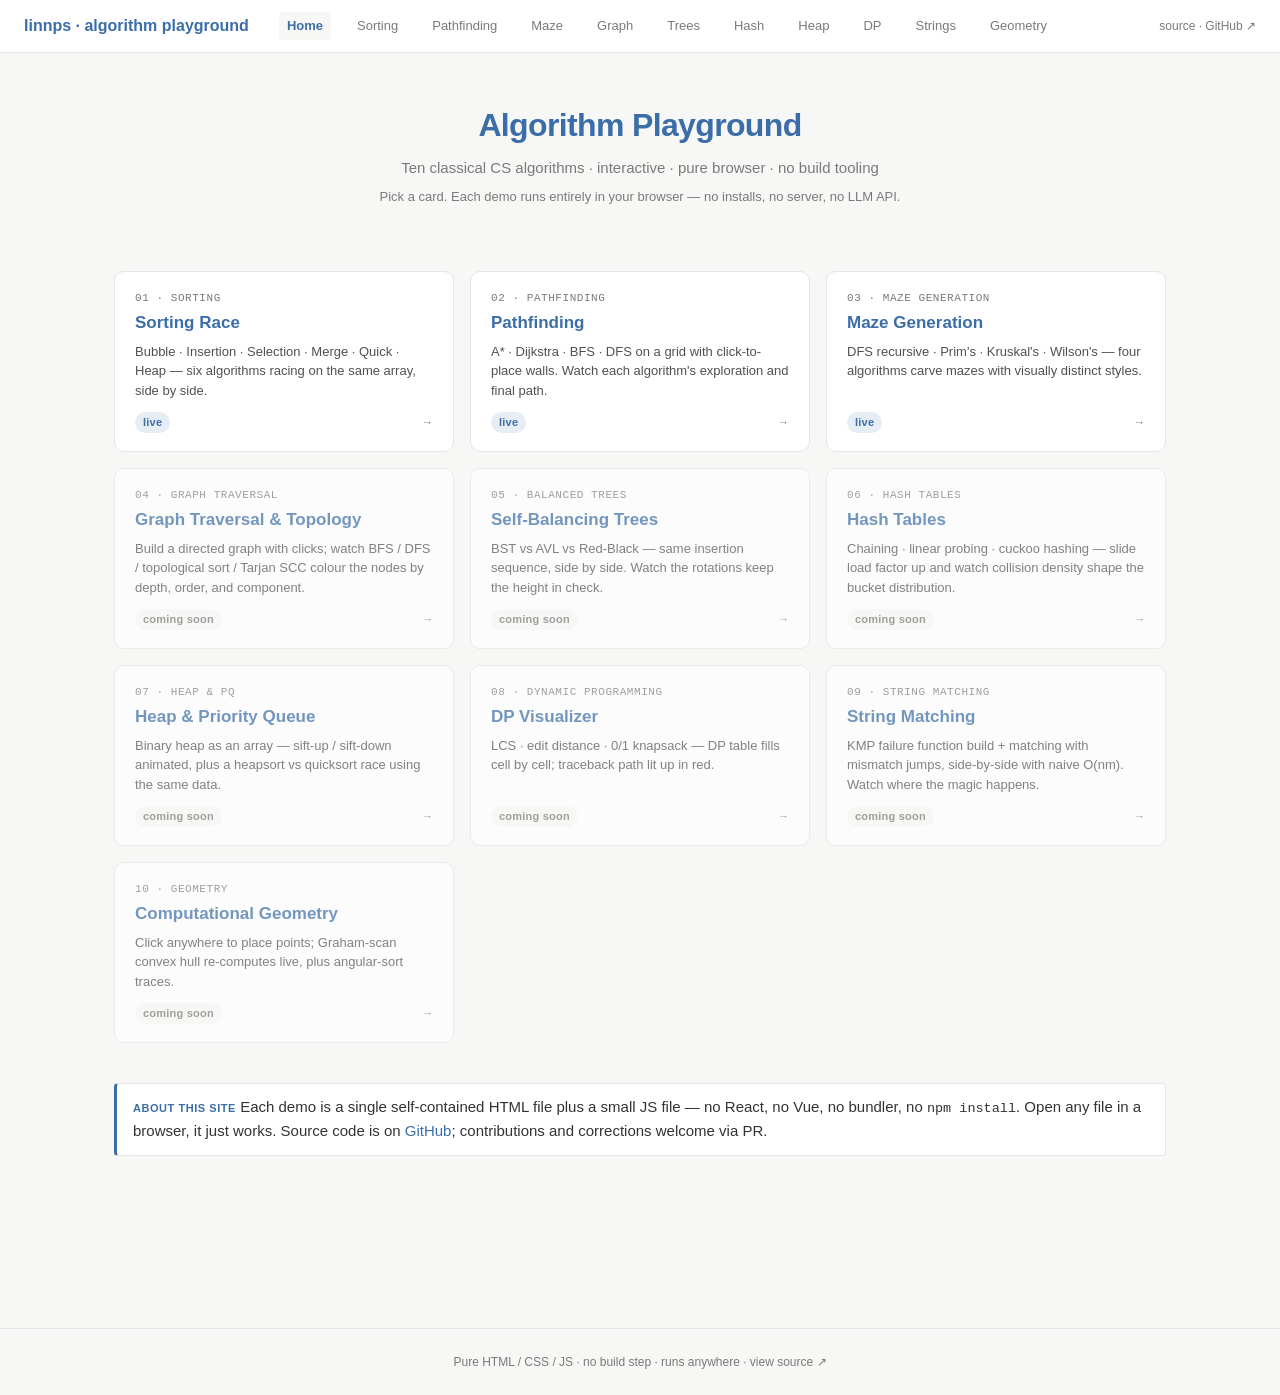
==== index.html @ 48d80f63 "Add #03 Maze Generation (DFS / Prim's / Kruskal's / Wilson's) live demo New page at /03-maze/ — four" ====
<!DOCTYPE html>
<html lang="en">
<head>
  <meta charset="utf-8">
  <meta name="viewport" content="width=device-width, initial-scale=1.0">
  <title>Algorithm Playground · linnps</title>
  <meta name="description" content="Interactive CS algorithm visualizations — sort, pathfinding, trees, graphs, DP, strings, geometry. Pure HTML/JS, no build tooling.">
  <link rel="stylesheet" href="shared/style.css">
</head>
<body data-page="home">
  <main class="page">

    <header class="hero">
      <h1>Algorithm Playground</h1>
      <p class="tagline">
        Ten classical CS algorithms · interactive · pure browser · no build tooling
      </p>
      <p class="tagline" style="margin-top:4px; font-size:13px;">
        Pick a card. Each demo runs entirely in your browser — no installs, no server, no LLM API.
      </p>
    </header>

    <section>
      <div class="algo-grid">

        <a class="algo-card" href="01-sorting/">
          <div class="num">01 · SORTING</div>
          <div class="title">Sorting Race</div>
          <div class="desc">
            Bubble · Insertion · Selection · Merge · Quick · Heap — six algorithms
            racing on the same array, side by side.
          </div>
          <div class="footer">
            <span class="status live">live</span>
            <span style="font-size:11px; color: var(--muted);">→</span>
          </div>
        </a>

        <a class="algo-card" href="02-pathfinding/">
          <div class="num">02 · PATHFINDING</div>
          <div class="title">Pathfinding</div>
          <div class="desc">
            A* · Dijkstra · BFS · DFS on a grid with click-to-place walls.
            Watch each algorithm's exploration and final path.
          </div>
          <div class="footer">
            <span class="status live">live</span>
            <span style="font-size:11px; color: var(--muted);">→</span>
          </div>
        </a>

        <a class="algo-card" href="03-maze/">
          <div class="num">03 · MAZE GENERATION</div>
          <div class="title">Maze Generation</div>
          <div class="desc">
            DFS recursive · Prim's · Kruskal's · Wilson's — four algorithms
            carve mazes with visually distinct styles.
          </div>
          <div class="footer">
            <span class="status live">live</span>
            <span style="font-size:11px; color: var(--muted);">→</span>
          </div>
        </a>

        <a class="algo-card disabled" href="04-graph/">
          <div class="num">04 · GRAPH TRAVERSAL</div>
          <div class="title">Graph Traversal &amp; Topology</div>
          <div class="desc">
            Build a directed graph with clicks; watch BFS / DFS / topological
            sort / Tarjan SCC colour the nodes by depth, order, and component.
          </div>
          <div class="footer">
            <span class="status soon">coming soon</span>
            <span style="font-size:11px; color: var(--muted);">→</span>
          </div>
        </a>

        <a class="algo-card disabled" href="05-trees/">
          <div class="num">05 · BALANCED TREES</div>
          <div class="title">Self-Balancing Trees</div>
          <div class="desc">
            BST vs AVL vs Red-Black — same insertion sequence, side by side.
            Watch the rotations keep the height in check.
          </div>
          <div class="footer">
            <span class="status soon">coming soon</span>
            <span style="font-size:11px; color: var(--muted);">→</span>
          </div>
        </a>

        <a class="algo-card disabled" href="06-hash/">
          <div class="num">06 · HASH TABLES</div>
          <div class="title">Hash Tables</div>
          <div class="desc">
            Chaining · linear probing · cuckoo hashing — slide load factor up
            and watch collision density shape the bucket distribution.
          </div>
          <div class="footer">
            <span class="status soon">coming soon</span>
            <span style="font-size:11px; color: var(--muted);">→</span>
          </div>
        </a>

        <a class="algo-card disabled" href="07-heap/">
          <div class="num">07 · HEAP &amp; PQ</div>
          <div class="title">Heap &amp; Priority Queue</div>
          <div class="desc">
            Binary heap as an array — sift-up / sift-down animated, plus a
            heapsort vs quicksort race using the same data.
          </div>
          <div class="footer">
            <span class="status soon">coming soon</span>
            <span style="font-size:11px; color: var(--muted);">→</span>
          </div>
        </a>

        <a class="algo-card disabled" href="08-dp/">
          <div class="num">08 · DYNAMIC PROGRAMMING</div>
          <div class="title">DP Visualizer</div>
          <div class="desc">
            LCS · edit distance · 0/1 knapsack — DP table fills cell by cell;
            traceback path lit up in red.
          </div>
          <div class="footer">
            <span class="status soon">coming soon</span>
            <span style="font-size:11px; color: var(--muted);">→</span>
          </div>
        </a>

        <a class="algo-card disabled" href="09-string/">
          <div class="num">09 · STRING MATCHING</div>
          <div class="title">String Matching</div>
          <div class="desc">
            KMP failure function build + matching with mismatch jumps,
            side-by-side with naive O(nm). Watch where the magic happens.
          </div>
          <div class="footer">
            <span class="status soon">coming soon</span>
            <span style="font-size:11px; color: var(--muted);">→</span>
          </div>
        </a>

        <a class="algo-card disabled" href="10-geometry/">
          <div class="num">10 · GEOMETRY</div>
          <div class="title">Computational Geometry</div>
          <div class="desc">
            Click anywhere to place points; Graham-scan convex hull
            re-computes live, plus angular-sort traces.
          </div>
          <div class="footer">
            <span class="status soon">coming soon</span>
            <span style="font-size:11px; color: var(--muted);">→</span>
          </div>
        </a>

      </div>
    </section>

    <section style="margin-top:40px;">
      <div class="note">
        <div class="label">ABOUT THIS SITE</div>
        Each demo is a single self-contained HTML file plus a small JS file —
        no React, no Vue, no bundler, no <code>npm install</code>.
        Open any file in a browser, it just works.
        Source code is on
        <a href="https://github.com/linnps/algorithm-playground" target="_blank" rel="noopener">GitHub</a>;
        contributions and corrections welcome via PR.
      </div>
    </section>

  </main>

  <script src="shared/nav.js"></script>
  <script src="shared/footer.js"></script>
</body>
</html>
---- shared/style.css ----
/* ------------------------------------------------------------------ palette
   Same colours used across the linnps GitHub portfolio. Edit here once,
   the entire site updates.
*/
:root {
  --bg:        #FFFFFF;
  --bg-soft:   #F7F7F5;
  --grid:      #E5E5E5;
  --light:     #CCCCCC;
  --muted:     #7A7A7A;
  --text:      #333333;
  --title:     #3B6EA8;   /* primary blue */
  --title-2:   #9EB7D6;   /* light blue */
  --accent:    #C04040;   /* accent red */
  --accent-2:  #E0B0B0;   /* light red */
}

/* ------------------------------------------------------------------ reset */
*, *::before, *::after { box-sizing: border-box; margin: 0; padding: 0; }
html { scroll-behavior: smooth; }
body {
  font-family: -apple-system, BlinkMacSystemFont, "Segoe UI", Helvetica, Arial,
               "Noto Sans", sans-serif;
  font-size: 15px;
  line-height: 1.5;
  color: var(--text);
  background: var(--bg-soft);
  min-height: 100vh;
  -webkit-font-smoothing: antialiased;
}
a { color: var(--title); text-decoration: none; }
a:hover { text-decoration: underline; }
code, kbd, pre, samp {
  font-family: "JetBrains Mono", ui-monospace, Menlo, Monaco, Consolas, monospace;
  font-size: 0.9em;
}

/* ----------------------------------------------------------------- top nav */
.topnav {
  position: sticky; top: 0; z-index: 100;
  background: var(--bg);
  border-bottom: 1px solid var(--grid);
  padding: 12px 24px;
  display: flex; flex-wrap: wrap; align-items: center; gap: 8px 18px;
}
.topnav .brand {
  font-weight: 700; color: var(--title);
  font-size: 16px; margin-right: 12px;
}
.topnav .brand:hover { text-decoration: none; }
.topnav a.nav-link {
  font-size: 13px; color: var(--muted);
  padding: 4px 8px; border-radius: 4px;
}
.topnav a.nav-link:hover {
  color: var(--title); background: var(--bg-soft); text-decoration: none;
}
.topnav a.nav-link.active {
  color: var(--title); font-weight: 600;
  background: var(--bg-soft);
}
.topnav .spacer { flex: 1; }
.topnav .ext {
  font-size: 12px; color: var(--muted);
}

/* ------------------------------------------------------------------ layout */
.page {
  max-width: 1100px;
  margin: 0 auto;
  padding: 32px 24px 80px 24px;
}
.page header.hero { text-align: center; padding: 16px 0 32px 0; }
.hero h1 {
  font-size: 32px; color: var(--title); font-weight: 800;
  letter-spacing: -0.02em;
}
.hero .tagline {
  margin-top: 8px; color: var(--muted); font-size: 15px;
}
.hero .badges { margin-top: 12px; display: flex; gap: 6px; justify-content: center; flex-wrap: wrap; }

/* --------------------------------------------------------------- 10 cards */
.algo-grid {
  display: grid;
  grid-template-columns: repeat(auto-fit, minmax(260px, 1fr));
  gap: 16px;
  margin-top: 24px;
}
.algo-card {
  background: var(--bg);
  border: 1px solid var(--grid);
  border-radius: 10px;
  padding: 18px 20px;
  display: flex; flex-direction: column;
  transition: transform 0.15s ease, border-color 0.15s ease, box-shadow 0.15s ease;
}
.algo-card:hover {
  transform: translateY(-2px);
  border-color: var(--title-2);
  box-shadow: 0 4px 14px rgba(59, 110, 168, 0.10);
  text-decoration: none;
}
.algo-card .num {
  font-family: "JetBrains Mono", ui-monospace, monospace;
  color: var(--muted); font-size: 11px; letter-spacing: 0.05em;
}
.algo-card .title {
  font-size: 17px; font-weight: 700; color: var(--title);
  margin: 4px 0 6px 0;
}
.algo-card .desc { font-size: 13px; color: var(--text); opacity: 0.85; flex: 1; }
.algo-card .footer {
  display: flex; align-items: center; justify-content: space-between;
  margin-top: 12px;
}
.algo-card .status {
  font-size: 11px; padding: 2px 8px; border-radius: 999px;
  font-weight: 600; letter-spacing: 0.02em;
}
.algo-card .status.live {
  background: rgba(59, 110, 168, 0.12); color: var(--title);
}
.algo-card .status.soon {
  background: var(--bg-soft); color: var(--muted);
}
.algo-card.disabled { cursor: default; opacity: 0.7; }
.algo-card.disabled:hover {
  transform: none; box-shadow: none; border-color: var(--grid);
}

/* ---------------------------------------------------------- inner pages */
.page h2 { color: var(--title); margin: 24px 0 12px 0; font-size: 22px; }
.page h3 { color: var(--text);  margin: 18px 0 8px 0;  font-size: 16px; }
.page p  { margin: 8px 0; }
.page ul { margin: 8px 0 8px 24px; }
.page > section { margin-bottom: 28px; }

.note {
  background: var(--bg);
  border: 1px solid var(--grid);
  border-left: 3px solid var(--title);
  padding: 12px 16px; margin: 16px 0;
  border-radius: 4px;
}
.note .label {
  display: inline-block; font-size: 11px; font-weight: 700;
  color: var(--title); letter-spacing: 0.05em; margin-bottom: 4px;
}

.controls {
  background: var(--bg);
  border: 1px solid var(--grid);
  border-radius: 8px;
  padding: 14px 18px;
  display: flex; flex-wrap: wrap; gap: 16px 24px; align-items: center;
}
.controls label { font-size: 12px; color: var(--muted); display: flex; flex-direction: column; gap: 4px; }
.controls input[type="range"] { width: 140px; accent-color: var(--title); }
.controls .value { color: var(--text); font-weight: 600; font-family: "JetBrains Mono", monospace; font-size: 13px; }
.controls button {
  background: var(--title); color: white; border: 0;
  padding: 8px 14px; border-radius: 6px;
  font-size: 13px; font-weight: 600; cursor: pointer;
  transition: background 0.15s ease;
}
.controls button:hover { background: #2C5587; }
.controls button.secondary {
  background: var(--bg); color: var(--text); border: 1px solid var(--light);
}
.controls button.secondary:hover { background: var(--bg-soft); }
.controls .checks { display: flex; gap: 12px; flex-wrap: wrap; }
.controls .checks label {
  flex-direction: row; gap: 6px; align-items: center;
  color: var(--text); font-size: 13px; cursor: pointer;
}

/* ---------------------------------------------------------- footer */
.site-footer {
  text-align: center;
  color: var(--muted);
  font-size: 12px;
  padding: 24px 0;
  border-top: 1px solid var(--grid);
  margin-top: 64px;
}
.site-footer a { color: var(--muted); }
.site-footer a:hover { color: var(--title); }

/* -------------- responsive ----------------------------------------- */
@media (max-width: 600px) {
  .topnav { padding: 10px 12px; gap: 4px 10px; }
  .topnav a.nav-link { font-size: 12px; padding: 3px 6px; }
  .hero h1 { font-size: 24px; }
}
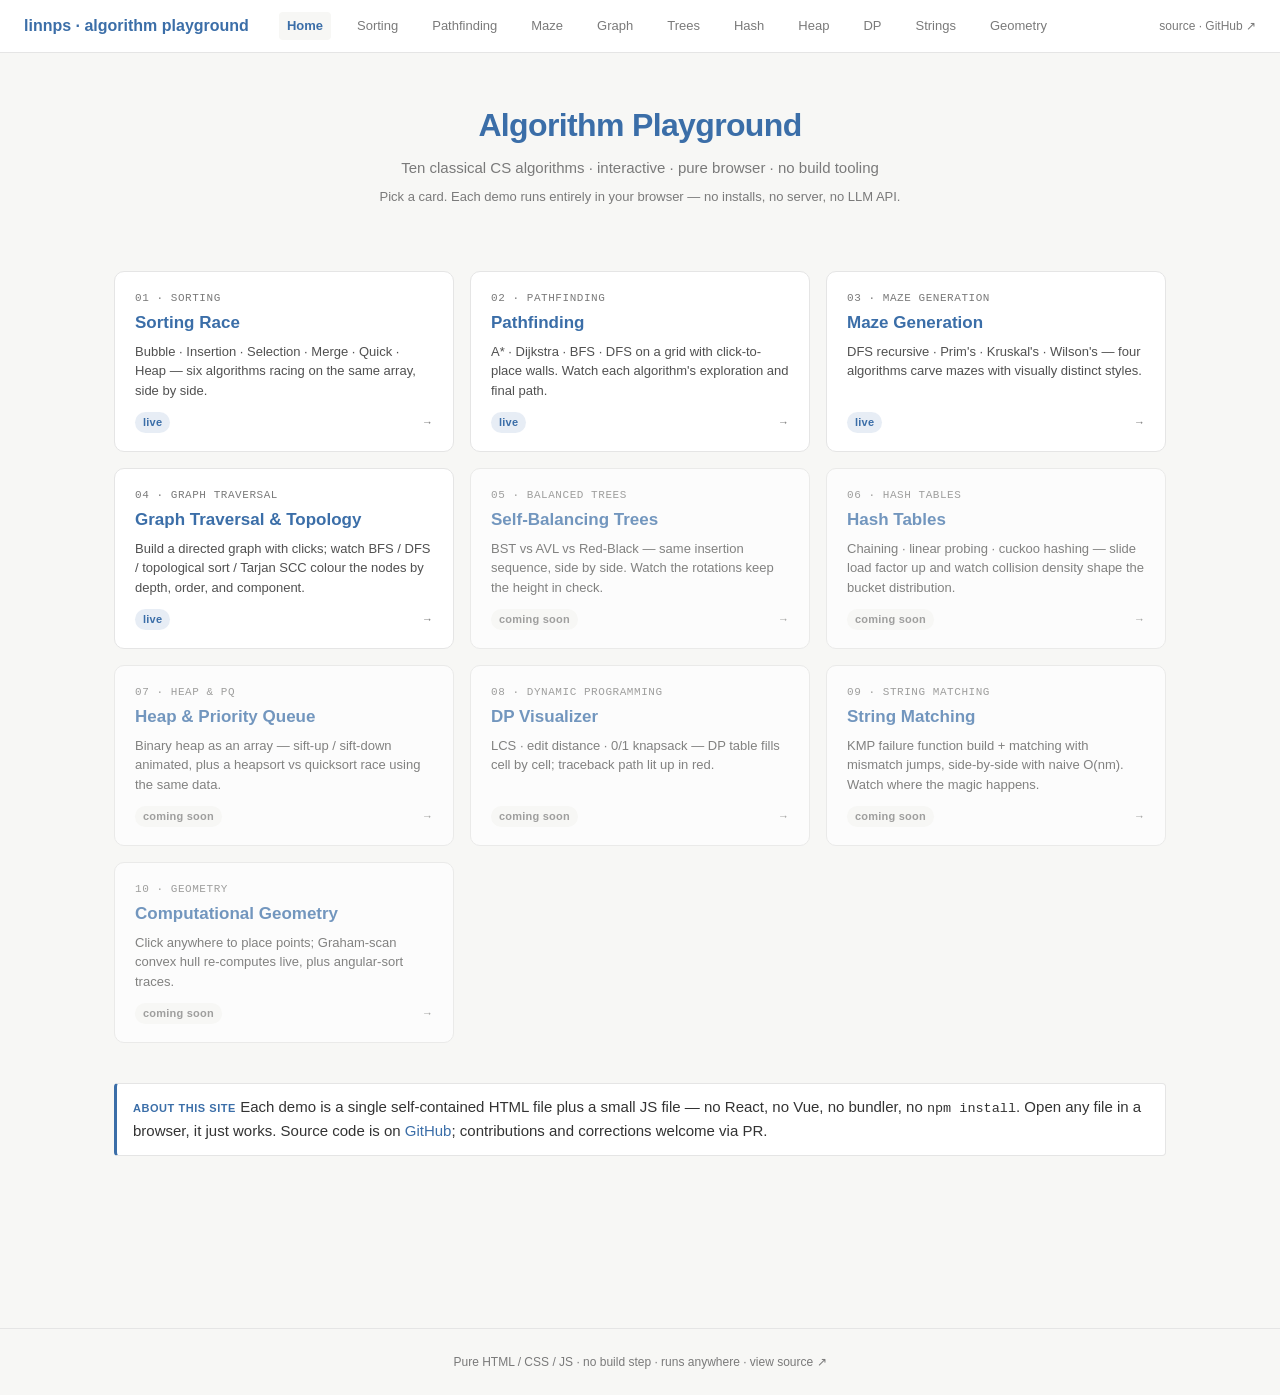
==== commit 40cd7225: "Add #04 Graph Traversal (BFS / DFS / topo sort / Tarjan SCC) live demo New page at /04-graph/ — four" ====
--- a/index.html
+++ b/index.html
@@ -62,7 +62,7 @@
           </div>
         </a>
 
-        <a class="algo-card disabled" href="04-graph/">
+        <a class="algo-card" href="04-graph/">
           <div class="num">04 · GRAPH TRAVERSAL</div>
           <div class="title">Graph Traversal &amp; Topology</div>
           <div class="desc">
@@ -70,7 +70,7 @@
             sort / Tarjan SCC colour the nodes by depth, order, and component.
           </div>
           <div class="footer">
-            <span class="status soon">coming soon</span>
+            <span class="status live">live</span>
             <span style="font-size:11px; color: var(--muted);">→</span>
           </div>
         </a>
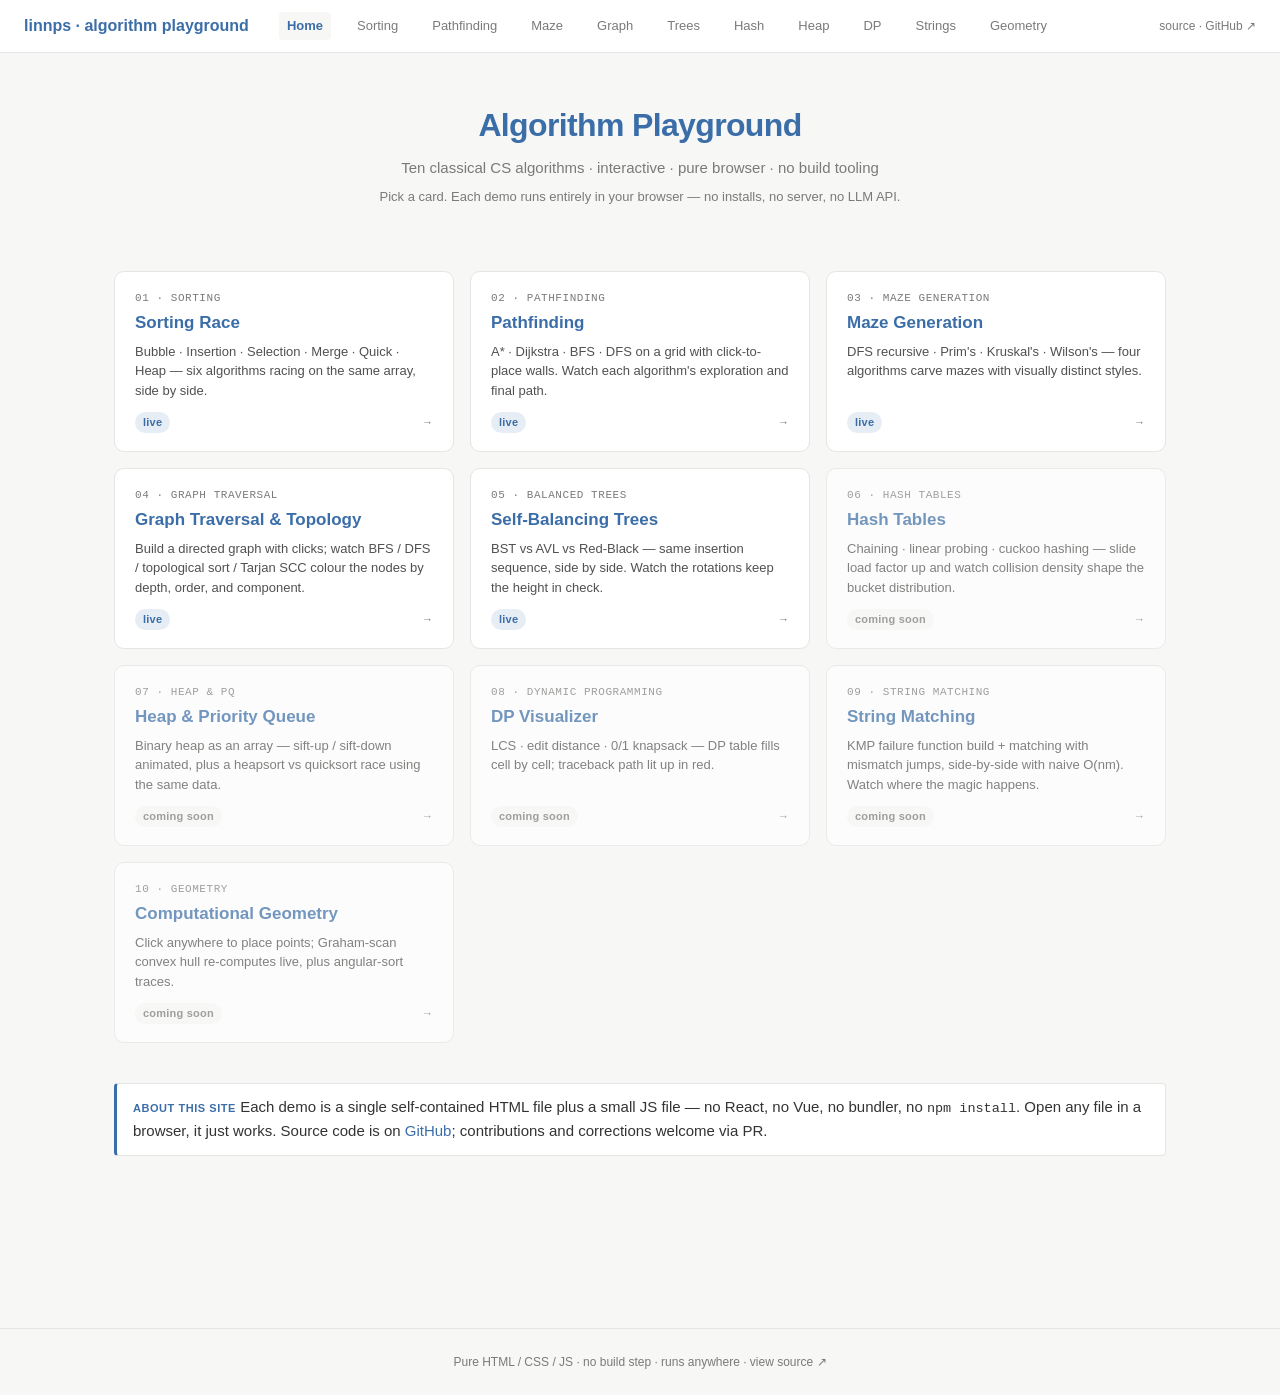
==== commit 3d0ca0c9: "Add #05 Self-Balancing Trees (BST / AVL / Red-Black) live demo New page at /05-trees/ — three binary" ====
--- a/index.html
+++ b/index.html
@@ -75,7 +75,7 @@
           </div>
         </a>
 
-        <a class="algo-card disabled" href="05-trees/">
+        <a class="algo-card" href="05-trees/">
           <div class="num">05 · BALANCED TREES</div>
           <div class="title">Self-Balancing Trees</div>
           <div class="desc">
@@ -83,7 +83,7 @@
             Watch the rotations keep the height in check.
           </div>
           <div class="footer">
-            <span class="status soon">coming soon</span>
+            <span class="status live">live</span>
             <span style="font-size:11px; color: var(--muted);">→</span>
           </div>
         </a>
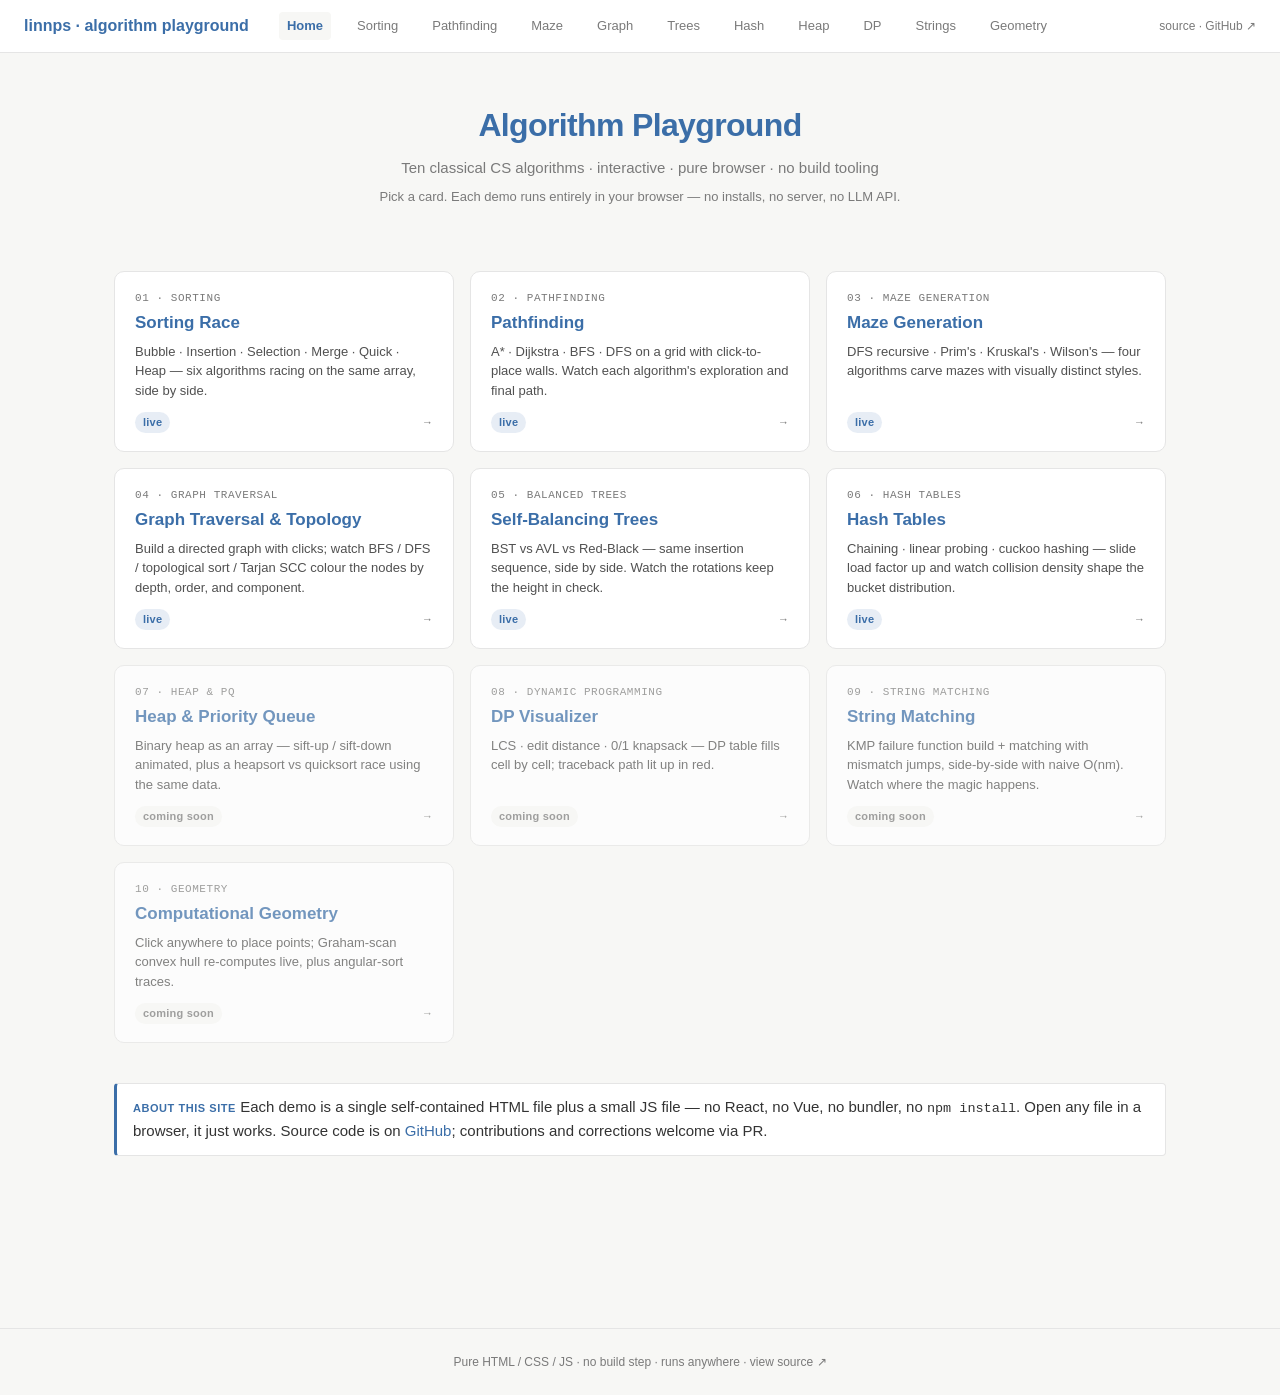
==== commit 0031ffe3: "Add #06 Hash Tables (chaining / linear probing / cuckoo) live demo New page at /06-hash/ — three col" ====
--- a/index.html
+++ b/index.html
@@ -88,7 +88,7 @@
           </div>
         </a>
 
-        <a class="algo-card disabled" href="06-hash/">
+        <a class="algo-card" href="06-hash/">
           <div class="num">06 · HASH TABLES</div>
           <div class="title">Hash Tables</div>
           <div class="desc">
@@ -96,7 +96,7 @@
             and watch collision density shape the bucket distribution.
           </div>
           <div class="footer">
-            <span class="status soon">coming soon</span>
+            <span class="status live">live</span>
             <span style="font-size:11px; color: var(--muted);">→</span>
           </div>
         </a>
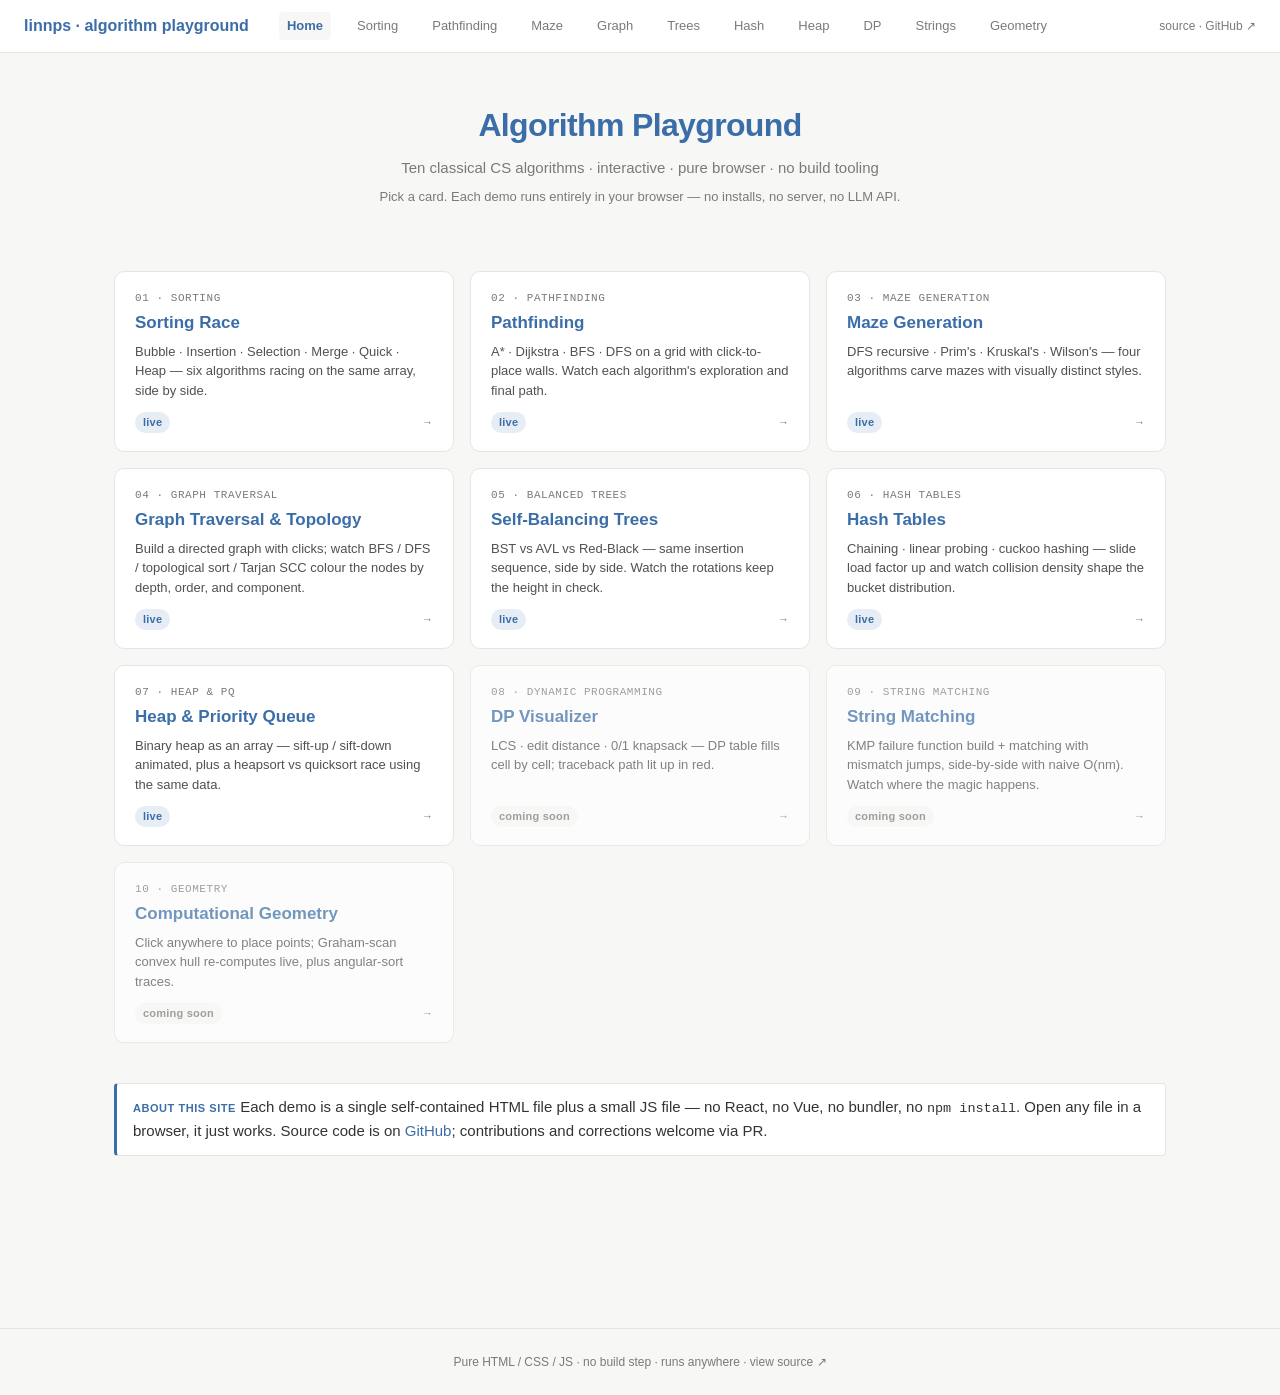
==== commit 146669b2: "Update landing page + README to mark #07 as live (was not bundled in previous commit)" ====
--- a/index.html
+++ b/index.html
@@ -101,7 +101,7 @@
           </div>
         </a>
 
-        <a class="algo-card disabled" href="07-heap/">
+        <a class="algo-card" href="07-heap/">
           <div class="num">07 · HEAP &amp; PQ</div>
           <div class="title">Heap &amp; Priority Queue</div>
           <div class="desc">
@@ -109,7 +109,7 @@
             heapsort vs quicksort race using the same data.
           </div>
           <div class="footer">
-            <span class="status soon">coming soon</span>
+            <span class="status live">live</span>
             <span style="font-size:11px; color: var(--muted);">→</span>
           </div>
         </a>
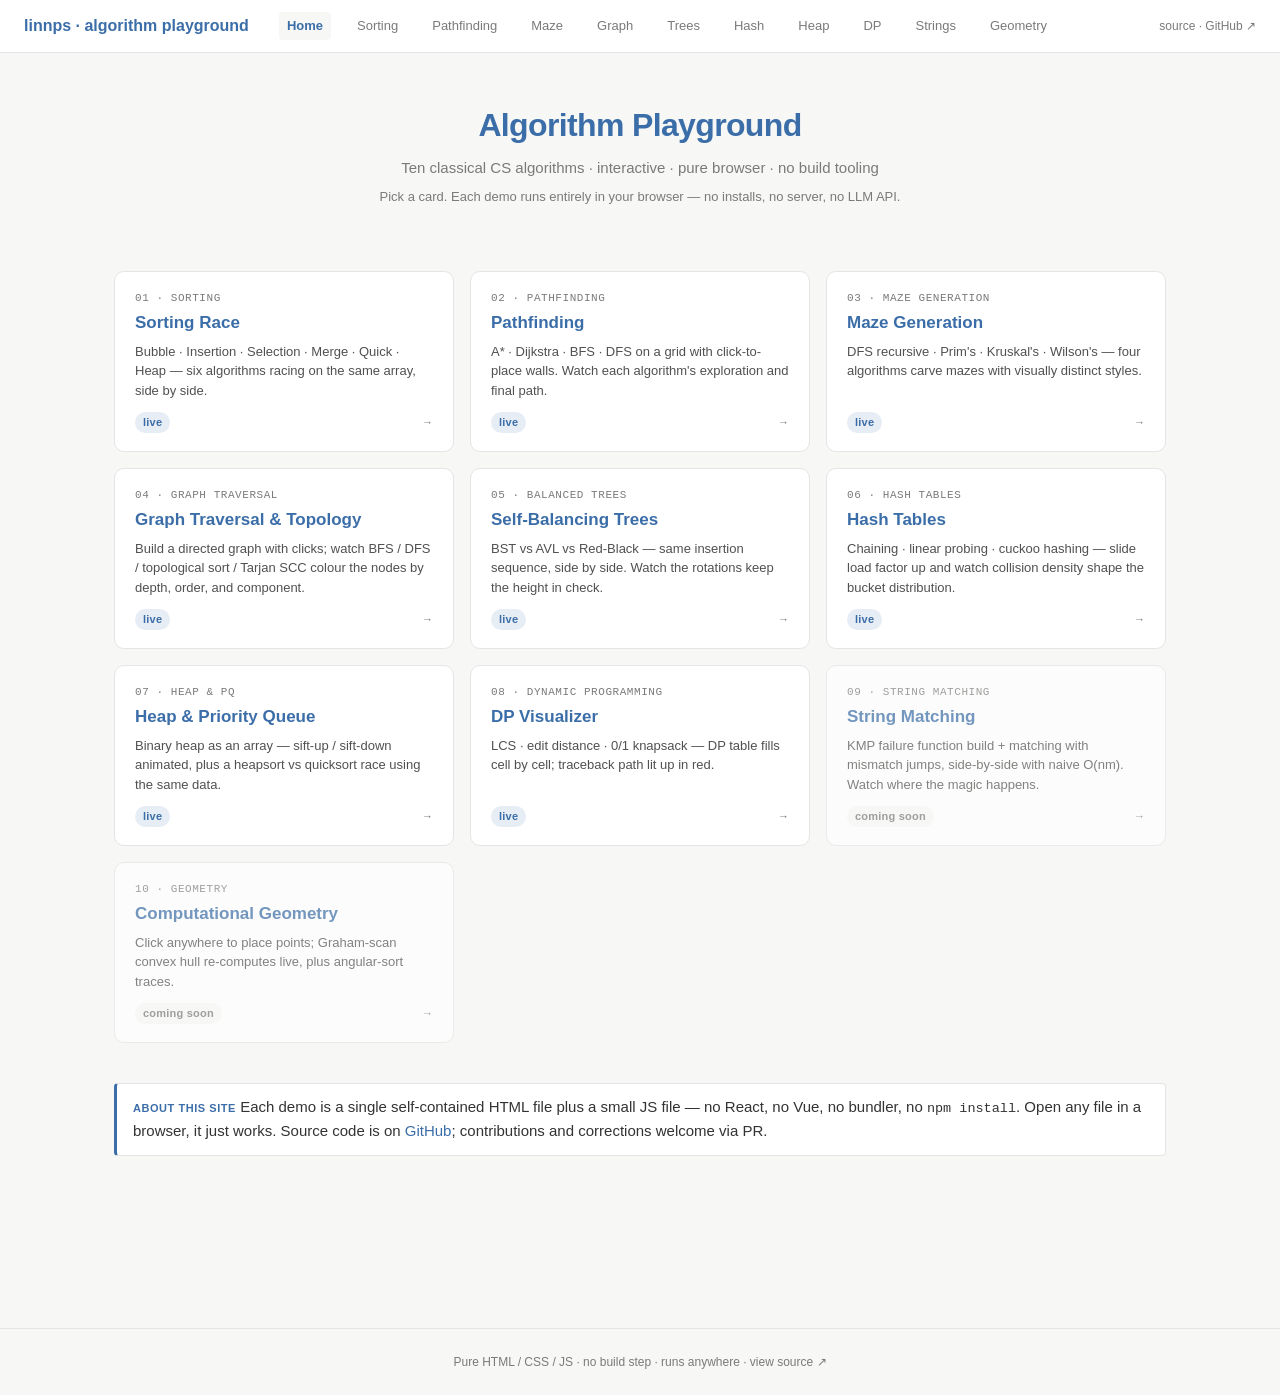
==== commit 09d624d5: "Add #08 Dynamic Programming live demo Three classic DP problems, one shared canvas table renderer: -" ====
--- a/index.html
+++ b/index.html
@@ -114,7 +114,7 @@
           </div>
         </a>
 
-        <a class="algo-card disabled" href="08-dp/">
+        <a class="algo-card" href="08-dp/">
           <div class="num">08 · DYNAMIC PROGRAMMING</div>
           <div class="title">DP Visualizer</div>
           <div class="desc">
@@ -122,7 +122,7 @@
             traceback path lit up in red.
           </div>
           <div class="footer">
-            <span class="status soon">coming soon</span>
+            <span class="status live">live</span>
             <span style="font-size:11px; color: var(--muted);">→</span>
           </div>
         </a>
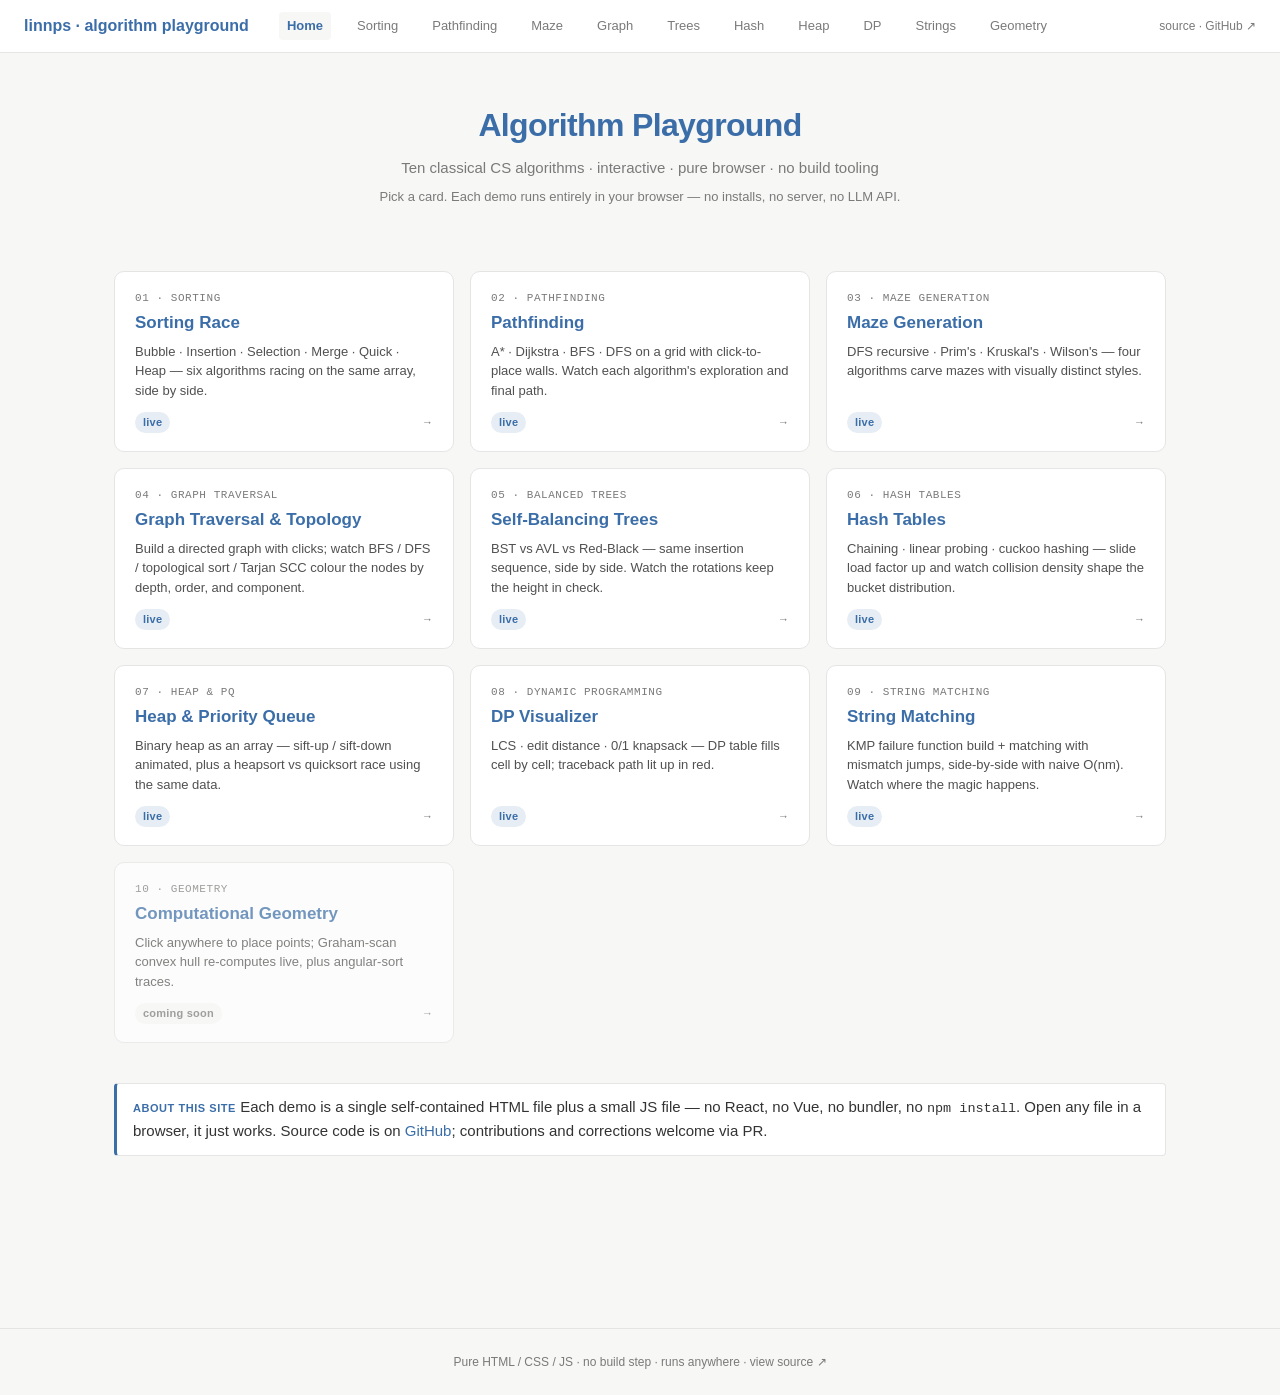
==== commit 4914550c: "09-string: KMP vs naive substring matching Two-panel side-by-side. KMP first builds the failure func" ====
--- a/index.html
+++ b/index.html
@@ -127,7 +127,7 @@
           </div>
         </a>
 
-        <a class="algo-card disabled" href="09-string/">
+        <a class="algo-card" href="09-string/">
           <div class="num">09 · STRING MATCHING</div>
           <div class="title">String Matching</div>
           <div class="desc">
@@ -135,7 +135,7 @@
             side-by-side with naive O(nm). Watch where the magic happens.
           </div>
           <div class="footer">
-            <span class="status soon">coming soon</span>
+            <span class="status live">live</span>
             <span style="font-size:11px; color: var(--muted);">→</span>
           </div>
         </a>
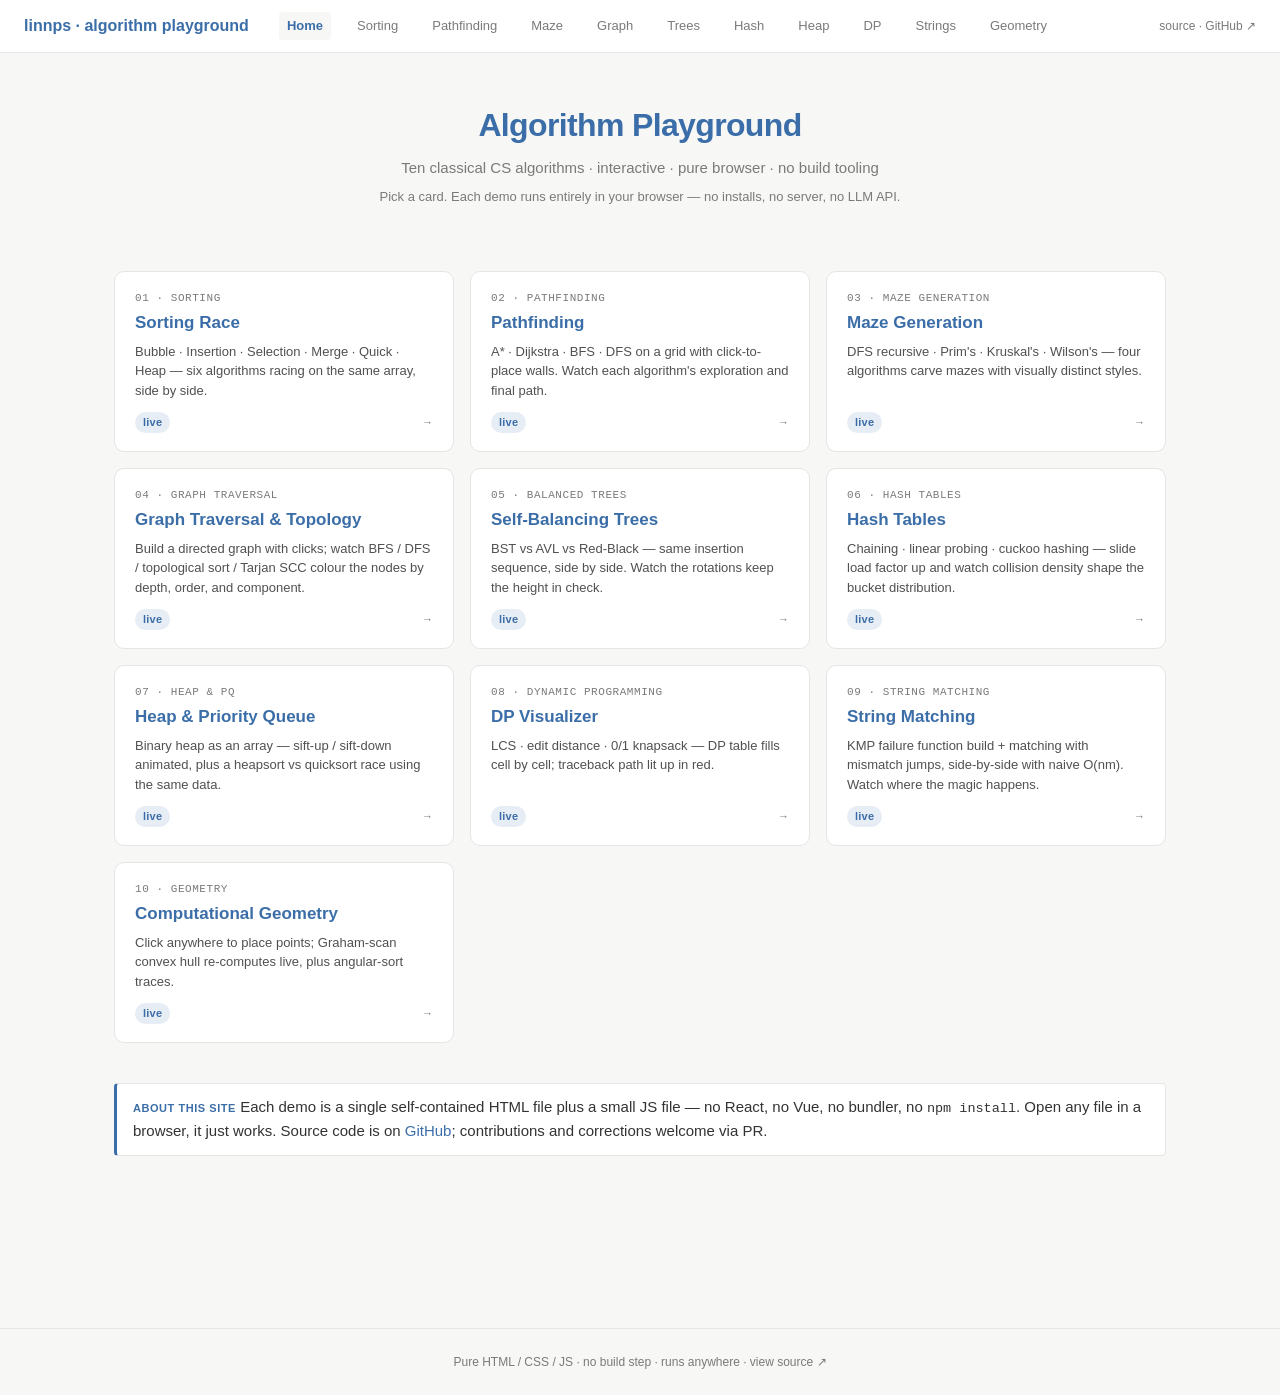
==== commit 6dab73af: "10-geometry: Graham scan convex hull — final piece, 10/10 shipped Click on the canvas to drop points" ====
--- a/index.html
+++ b/index.html
@@ -140,7 +140,7 @@
           </div>
         </a>
 
-        <a class="algo-card disabled" href="10-geometry/">
+        <a class="algo-card" href="10-geometry/">
           <div class="num">10 · GEOMETRY</div>
           <div class="title">Computational Geometry</div>
           <div class="desc">
@@ -148,7 +148,7 @@
             re-computes live, plus angular-sort traces.
           </div>
           <div class="footer">
-            <span class="status soon">coming soon</span>
+            <span class="status live">live</span>
             <span style="font-size:11px; color: var(--muted);">→</span>
           </div>
         </a>
